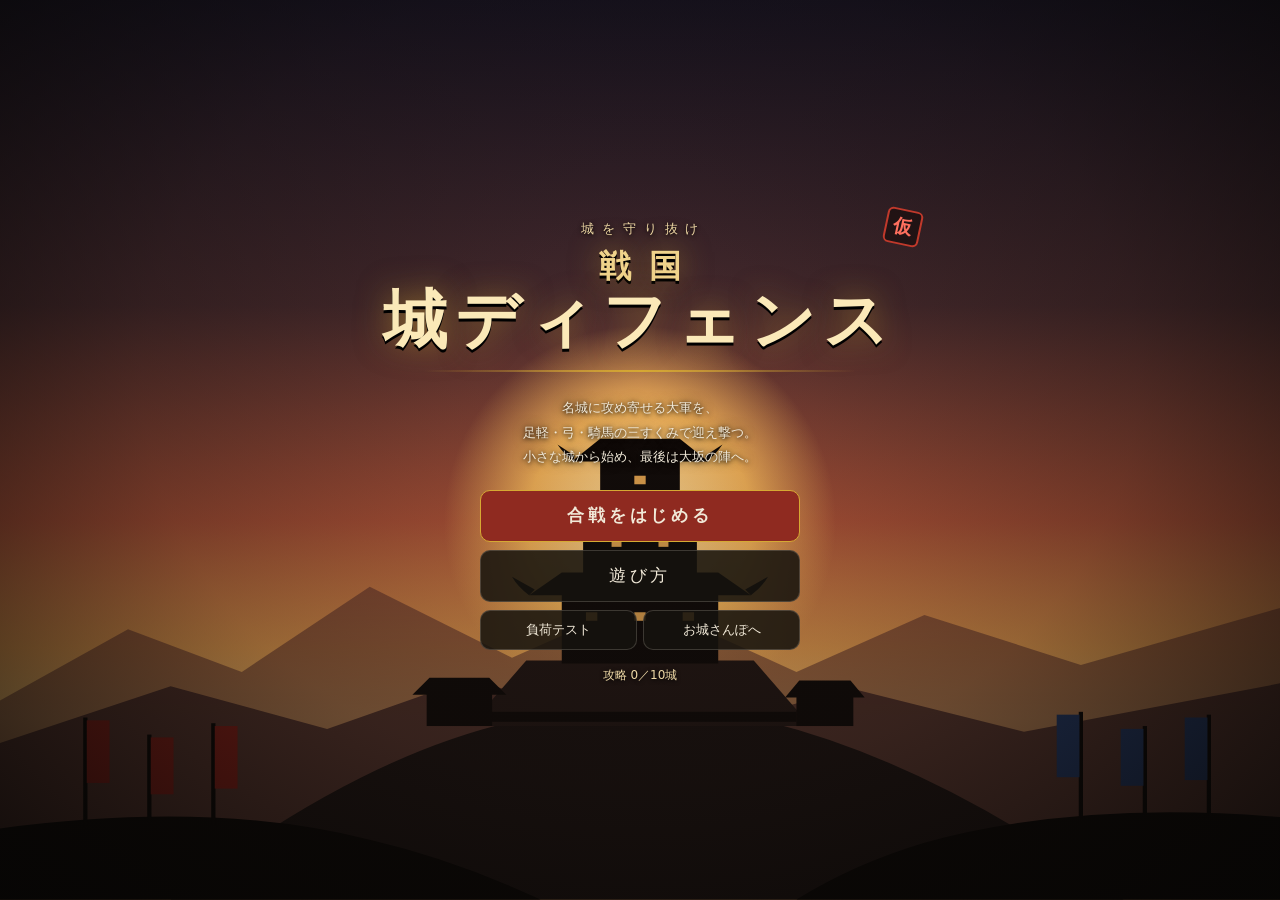
==== index.html @ ebccba3f "城方の補正・堀と塀を越える攻め・ステージごとに敵を増やす - 守り手は受ける損害0.6倍・攻撃1.15倍（城攻めには3倍の兵が要る） - 堀はだれでも渡れるが速さ半分。細い塀は攻め手だけよじ登れる（と" ====
<!DOCTYPE html>
<html lang="ja">
<head>
<meta charset="utf-8">
<meta name="viewport" content="width=device-width,initial-scale=1,viewport-fit=cover">
<meta name="theme-color" content="#16110c">
<meta name="apple-mobile-web-app-capable" content="yes">
<meta name="description" content="名城に攻め寄せる大軍を、足軽・弓・騎馬の三すくみで迎え撃つ戦国の城ディフェンス">
<title>戦国・城ディフェンス（仮）</title>
<style>
:root{--gold:#d6a933;--tx:#f1e9d8;--pa:rgba(22,19,15,.86);--ln:rgba(241,233,216,.18)}
*{box-sizing:border-box}
html,body{margin:0;height:100%;background:#16110c;color:var(--tx);font:500 14px/1.6 "Hiragino Sans","Noto Sans JP",system-ui,sans-serif;-webkit-text-size-adjust:100%}
body{overflow:hidden;-webkit-user-select:none;user-select:none}
button,a{font:inherit;color:inherit}
.mc{font-family:"Hiragino Mincho ProN","Yu Mincho","Noto Serif JP",serif}
/* 背景: 夕暮れの城（ゲームのための描きおろしの影絵） */
#bg{position:fixed;inset:0;z-index:0}
#bg svg{position:absolute;left:50%;bottom:0;transform:translateX(-50%);width:max(100%,900px);height:auto}
#bg::after{content:"";position:absolute;inset:0;background:radial-gradient(ellipse at 50% 42%,transparent 0%,rgba(8,6,4,.35) 55%,rgba(6,5,4,.85) 100%)}
.sky{position:fixed;inset:0;background:linear-gradient(180deg,#1b1626 0%,#4a2c2f 34%,#b2553a 58%,#e39a4f 72%,#f3c06e 80%)}
.sun{position:fixed;left:50%;top:58%;width:44vmin;height:44vmin;margin:-22vmin 0 0 -22vmin;border-radius:50%;background:radial-gradient(circle,#ffe7a8 0%,#ffbf5e 40%,rgba(255,150,70,0) 70%);opacity:.9}
.scr{position:fixed;inset:0;z-index:2;display:flex;align-items:center;justify-content:center;padding:calc(env(safe-area-inset-top,0px) + 12px) 12px calc(env(safe-area-inset-bottom,0px) + 12px);overflow:auto}
.scr[hidden]{display:none}
/* タイトル */
#title{flex-direction:column;text-align:center;gap:14px}
.logo{position:relative;padding:4px 22px 10px;animation:in 1s ease-out}
.logo small{display:block;color:#efd9a6;font-size:13px;letter-spacing:.6em;padding-left:.6em;margin-bottom:8px;text-shadow:0 1px 4px #000}
.logo h1{margin:0;color:#fbe9b8;font-weight:800;line-height:1.15;text-shadow:0 3px 0 #000,0 0 30px rgba(214,169,51,.5)}
.logo h1 span{display:block;white-space:nowrap}
.logo .l1{font-size:clamp(18px,5.5vw,32px);letter-spacing:.55em;padding-left:.55em;color:#f0d38b}
.logo .l2{font-size:clamp(34px,10.5vw,64px);letter-spacing:.12em}
.logo::after{content:"";display:block;height:2px;margin:12px auto 0;width:84%;background:linear-gradient(90deg,transparent,var(--gold),transparent)}
.kari{position:absolute;right:-2px;top:-6px;width:36px;height:36px;border:2px solid #c0392b;border-radius:6px;color:#ff6f5e;font:700 19px/32px "Hiragino Mincho ProN",serif;transform:rotate(12deg);background:rgba(20,10,8,.55)}
.lead{margin:0;font-size:13px;line-height:1.9;text-shadow:0 1px 4px #000,0 0 12px rgba(0,0,0,.7)}
.menu{display:flex;flex-direction:column;gap:8px;width:min(320px,90%);margin-top:6px;animation:in 1.3s ease-out}
.btn{display:inline-flex;align-items:center;justify-content:center;min-height:44px;padding:0 14px;border-radius:10px;border:1px solid var(--ln);background:var(--pa);text-decoration:none;cursor:pointer;-webkit-tap-highlight-color:transparent}
.btn:active{transform:scale(.97)}
.go{background:#8f2a20;border-color:var(--gold);font-weight:700}
.menu>.btn{min-height:52px;font-size:17px;letter-spacing:.22em}
.sub{display:flex;gap:6px} .sub .btn{flex:1;font-size:12.5px;min-height:40px}
.prog{margin:2px 0 0;font-size:12px;color:#efd9a6;text-shadow:0 1px 4px #000}
@keyframes in{from{opacity:0;transform:translateY(10px)}}
/* シート */
.sheet{width:min(560px,100%);max-height:100%;overflow:auto;-webkit-overflow-scrolling:touch;background:rgba(24,21,17,.95);border:1px solid #6d5a33;border-radius:16px;padding:16px;box-shadow:0 12px 40px rgba(0,0,0,.6);animation:in .4s ease-out}
.sheet h1{margin:2px 0;font-size:24px;letter-spacing:.12em;color:#f6e7c3}
.sheet h2{margin:14px 0 6px;font-size:15px;letter-spacing:.08em;border-bottom:1px solid var(--ln);padding-bottom:4px}
.sheet p{margin:6px 0}
.era{font-size:11px;opacity:.7;letter-spacing:.2em;margin:0} .note{font-size:12.5px;opacity:.88}
.st{list-style:none;margin:10px 0 0;padding:0;display:flex;flex-direction:column;gap:5px}
.st li{display:grid;grid-template-columns:auto 1fr auto;grid-template-areas:"no b em" "no s em";gap:0 10px;align-items:center;padding:8px 10px;border-radius:10px;background:rgba(255,255,255,.04);border:1px solid var(--ln)}
.st .no{grid-area:no;font-size:11px;line-height:1.2;color:#d9c79b;width:3.2em;text-align:center}
.st b{grid-area:b;font-size:16px;letter-spacing:.08em} .st small{grid-area:s;font-size:11px;opacity:.75}
.st em{grid-area:em;font-style:normal;font-size:11px;text-align:right;opacity:.8}
.st li.ok{cursor:pointer;border-color:var(--gold);background:rgba(143,42,32,.4)} .st li.ok em{color:#ffd98a;opacity:1;font-weight:700}
.st li.ok:active{transform:scale(.99)} .st li.lock{opacity:.5} .st li.cl em{color:#9be38a}
.act{display:flex;gap:6px;flex-wrap:wrap;margin-top:12px} .act .btn{flex:1;min-width:110px}
.k{display:inline-flex;align-items:center;justify-content:center;width:22px;height:22px;border-radius:50%;font:700 12.5px/1 "Hiragino Mincho ProN",serif;color:#fff;vertical-align:middle}
.t-yari{background:#2f6b4f} .t-yumi{background:#7a4f9a} .t-kiba{background:#a8642a}
.rps{display:flex;align-items:center;gap:6px;flex-wrap:wrap;margin:8px 0;background:rgba(255,255,255,.04);border-radius:8px;padding:8px} .rps small{flex-basis:100%;font-size:11.5px;opacity:.8}
.howl{margin:6px 0;padding:0;list-style:none;display:flex;flex-direction:column;gap:3px;font-size:13px} .howl b{display:inline-block;width:3.6em;color:#ffd98a}
.toast{position:fixed;left:50%;top:calc(env(safe-area-inset-top,0px) + 16px);transform:translateX(-50%);z-index:9;background:rgba(22,19,15,.94);border:1px solid var(--gold);border-radius:10px;padding:8px 14px;font-size:13px;transition:opacity .5s}
@media (prefers-reduced-motion:reduce){*{animation:none!important}}
</style>
</head>
<body>
<div class="sky"></div><div class="sun"></div>
<div id="bg" aria-hidden="true">
<svg viewBox="0 0 900 520" preserveAspectRatio="xMidYMax meet">
  <!-- 遠くの山 -->
  <path d="M0 380 L90 330 L170 360 L260 300 L360 350 L450 310 L560 360 L650 320 L760 355 L900 315 L900 520 L0 520Z" fill="#5a2f2c" opacity=".55"/>
  <path d="M0 410 L120 370 L230 400 L330 365 L470 405 L600 372 L720 402 L900 368 L900 520 L0 520Z" fill="#3c2222" opacity=".8"/>
  <!-- 城山と石垣 -->
  <path d="M120 520 Q250 420 360 395 L540 395 Q660 425 790 520Z" fill="#1d1412"/>
  <path d="M330 398 L370 352 L530 352 L570 398Z" fill="#241815"/>
  <!-- 天守（二重の屋根・三層） -->
  <g fill="#120c0a">
    <rect x="395" y="300" width="110" height="54"/>
    <path d="M372 306 L528 306 L505 290 L395 290Z"/>
    <rect x="410" y="252" width="80" height="40"/>
    <path d="M392 258 L508 258 L488 242 L412 242Z"/>
    <path d="M430 242 L450 226 L470 242Z"/>
    <rect x="422" y="208" width="56" height="36"/>
    <path d="M402 212 L498 212 L478 196 L422 196Z"/>
    <path d="M403 212 Q396 206 392 200 L404 208Z M497 212 Q504 206 508 200 L496 208Z"/>
    <path d="M372 306 Q364 300 360 293 L376 302Z M528 306 Q536 300 540 293 L524 302Z"/>
    <!-- 櫓と塀 -->
    <rect x="300" y="372" width="46" height="26"/><path d="M290 376 L356 376 L344 364 L302 364Z"/>
    <rect x="560" y="374" width="40" height="24"/><path d="M552 378 L608 378 L598 366 L562 366Z"/>
    <rect x="346" y="388" width="214" height="7"/>
  </g>
  <!-- 窓あかり -->
  <g fill="#ffb85a" opacity=".85"><rect x="412" y="318" width="8" height="6"/><rect x="446" y="318" width="8" height="6"/><rect x="480" y="318" width="8" height="6"/><rect x="430" y="266" width="7" height="6"/><rect x="463" y="266" width="7" height="6"/><rect x="446" y="222" width="8" height="6"/></g>
  <!-- 手前の陣と幟 -->
  <path d="M0 520 L0 470 Q150 450 260 478 Q320 492 380 520Z M900 520 L900 462 Q760 450 650 480 Q600 495 560 520Z" fill="#0d0907"/>
  <g stroke="#0d0907" stroke-width="3">
    <line x1="60" y1="470" x2="60" y2="392"/><line x1="105" y1="466" x2="105" y2="404"/><line x1="150" y1="468" x2="150" y2="396"/>
    <line x1="760" y1="462" x2="760" y2="388"/><line x1="805" y1="460" x2="805" y2="398"/><line x1="850" y1="462" x2="850" y2="390"/>
  </g>
  <g fill="#7a1e17"><rect x="61" y="394" width="16" height="44"/><rect x="106" y="406" width="16" height="40"/><rect x="151" y="398" width="16" height="44"/></g>
  <g fill="#23365e"><rect x="743" y="390" width="16" height="44"/><rect x="788" y="400" width="16" height="40"/><rect x="833" y="392" width="16" height="44"/></g>
</svg>
</div>

<section class="scr" id="title">
  <div class="logo mc"><small>城を守り抜け</small><h1><span class="l1">戦国</span><span class="l2">城ディフェンス</span></h1><span class="kari">仮</span></div>
  <p class="lead">名城に攻め寄せる大軍を、<br>足軽・弓・騎馬の三すくみで迎え撃つ。<br>小さな城から始め、最後は大坂の陣へ。</p>
  <div class="menu">
    <button class="btn go mc" id="tPlay">合戦をはじめる</button>
    <button class="btn mc" id="tHow">遊び方</button>
    <div class="sub"><a class="btn" id="tBench" href="/32miya-inuyama-castle/?battle&amp;bench">負荷テスト</a><a class="btn" href="/oshiro/">お城さんぽへ</a></div>
  </div>
  <p class="prog" id="prog"></p>
</section>

<section class="scr" id="stages" hidden>
  <div class="sheet"><p class="era">城選び</p><h1 class="mc">守る城を選ぶ</h1>
    <p class="note">小さな城から順に。進むほど難攻不落の城・広い城になり、敵の兵も増えます。</p>
    <ol class="st mc" id="stList"></ol>
    <p class="note" id="army"></p>
    <div class="act"><button class="btn" data-go="title">タイトルへ</button></div></div>
</section>

<section class="scr" id="how" hidden>
  <div class="sheet"><p class="era">遊び方</p><h1 class="mc">合戦の心得</h1>
  <h2 class="mc">勝ち負け</h2><p>決められた時間（日没・援軍の到着など）まで守り抜けば勝ち。<b>本丸に敵が一兵でも入れば落城</b>。敵は3〜4波で攻め寄せ、最後の波に大将が来ます。</p>
  <h2 class="mc">指示を出す</h2><p>部隊のアイコン（または下の札）をタップすると<b>時間が止まります</b>。指示を選び、行き先や相手をタップすると再開。右上の ❚❚ で止めると、何部隊にもまとめて指示できます。</p>
  <ul class="howl"><li><b class="mc">守備</b>その場や門・櫓・石垣を守る</li><li><b class="mc">援軍</b>味方の部隊のもとへ駆けつける</li><li><b class="mc">迎撃</b>選んだ敵の部隊を狙う</li><li><b class="mc">任せる</b>部隊が自分で判断して戦う</li><li><b class="mc">退却</b>ひとつ奥の曲輪へ下がる</li></ul>
  <h2 class="mc">ルートを見てから決定</h2><p>守備・援軍・迎撃では、行き先や相手をタップすると<b>移動ルートが地面に描かれます</b>（迎撃なら敵がこれから進む道も赤で）。有利・不利とおよその到着時間を見て「決定」。</p>
  <h2 class="mc">部隊の特技</h2><p>部隊ごとに一度使うとしばらく待つ特技があります。<b>槍衾</b>（足軽：その場で固く守る）、<b>一斉射撃</b>（弓：矢の威力1.8倍）、<b>突撃</b>（騎馬：攻撃と足が上がり、ぶつかった敵の士気を崩す）。</p>
  <h2 class="mc">策（采配）</h2><p>画面下の<b>采配</b>は時間とともにたまります（最大5）。<b>鼓舞</b>（1）士気を回復、敗走も立て直す。<b>落石</b>（2）選んだ場所の敵に損害と足止め。<b>門を閉ざす</b>（2）門を25秒閉じ、敵は門を破るまで進めない。</p>
  <h2 class="mc">三すくみ</h2><div class="rps"><span class="k t-yari">槍</span>→<span class="k t-kiba">騎</span>→<span class="k t-yumi">弓</span>→<span class="k t-yari">槍</span><small>足軽は騎馬に、騎馬は弓に、弓は足軽に強い。有利なら1.5倍、不利なら0.6倍。</small></div>
  <h2 class="mc">城方の利</h2><p>「城攻めには3倍の兵が要る」と言われます。守り手は<b>受ける損害0.6倍・攻撃1.15倍</b>。そのぶん敵は3倍以上の兵で攻めてきます。</p>
  <h2 class="mc">堀と塀</h2><p>攻め手は門だけでなく、<b>堀を渡り（速さ半分）</b>、<b>塀をよじ登って（とても遅い）</b>攻めてくることがあります。堀の中や塀の上の敵は弱いので、弓で狙い撃ちにしましょう。建物は通り抜けられません。</p>
  <h2 class="mc">士気と地形</h2><p>不利な相手との戦いや挟み撃ちで士気が下がり、0になると<b>敗走</b>。櫓・石垣の上の弓は射程がのび、狭い門では騎馬が弱く、急な坂では足が鈍ります。城ごとの武将の特技も使いましょう。</p>
  <h2 class="mc">軍勢の成長</h2><p>レベルはありません。減った兵は次の城へ持ち越し、合戦の前に後詰め（援軍）が加わります。損害が少なければ部隊が増えます。</p>
  <div class="act"><button class="btn go" data-go="title">戻る</button></div></div>
</section>

<script src="battle/stages.js"></script>
<script>
(function(){
const {STAGES,HIDDEN,SAVE}=window.OshiroBattleStages;
const $=id=>document.getElementById(id);
let sv={}; try{ sv=JSON.parse(localStorage.getItem(SAVE)||'{}'); }catch(e){}
const NUM='一二三四五六七八九十';
function show(id){ for(const s of document.querySelectorAll('.scr')) s.hidden=s.id!==id; if(id==='stages') renderStages(); history.replaceState(null,'',id==='title'?location.pathname:'#'+id); }
function toast(t){ const d=document.createElement('div'); d.className='toast'; d.textContent=t; document.body.appendChild(d); setTimeout(()=>d.style.opacity=0,1800); setTimeout(()=>d.remove(),2400); }
function renderStages(){
  const all=STAGES.every(s=>sv[s.id]&&sv[s.id].cleared);
  const free=/[?&]all\b/.test(location.search);
  const row=(s,i,hid)=>{ const prevOk=hid?all:(i===0||(sv[STAGES[i-1].id]&&sv[STAGES[i-1].id].cleared)||free),ok=!!s.url&&prevOk,cl=sv[s.id]&&sv[s.id].cleared,nm=hid&&!all?'？？？':s.name;
    return `<li class="${ok?'ok':'lock'}${cl?' cl':''}" data-i="${hid?'h':i}"><span class="no">${hid?'隠し':'第'+NUM[i]+'の城'}</span><b>${nm}</b><small>${hid&&!all?'すべての城を守り抜くと現れる':s.pref+'・'+s.feat}</small><em>${cl?'攻略済'+(sv[s.id].bestLoss!==undefined?'<br>損害'+sv[s.id].bestLoss+'%':''):ok?'出陣できる':s.url?'前の城を<br>守り抜くと':'準備中'}</em></li>`; };
  $('stList').innerHTML=STAGES.map((s,i)=>row(s,i)).join('')+row(HIDDEN,10,true);
  $('stList').querySelectorAll('li').forEach(li=>li.onclick=()=>{ const s=li.dataset.i==='h'?HIDDEN:STAGES[+li.dataset.i]; if(li.classList.contains('ok')) location.href=s.url; else toast(s.url?'前の城を守り抜くと出陣できます':'この城は準備中です'); });
  $('army').textContent=sv.army?'いまの軍勢：'+sv.army.map(a=>a.name+' '+a.men+'人').join('・'):'';
}
const done=STAGES.filter(s=>sv[s.id]&&sv[s.id].cleared).length;
$('prog').textContent='攻略 '+done+'／'+STAGES.length+'城'+(sv.army?'　・　軍勢 '+sv.army.length+'部隊 '+sv.army.reduce((a,b)=>a+b.men,0)+'人':'');
$('tPlay').onclick=()=>show('stages'); $('tHow').onclick=()=>show('how');
document.querySelectorAll('[data-go]').forEach(b=>b.onclick=()=>show(b.dataset.go));
const h=location.hash.slice(1); show(['stages','how'].includes(h)?h:'title');
})();
</script>
</body>
</html>
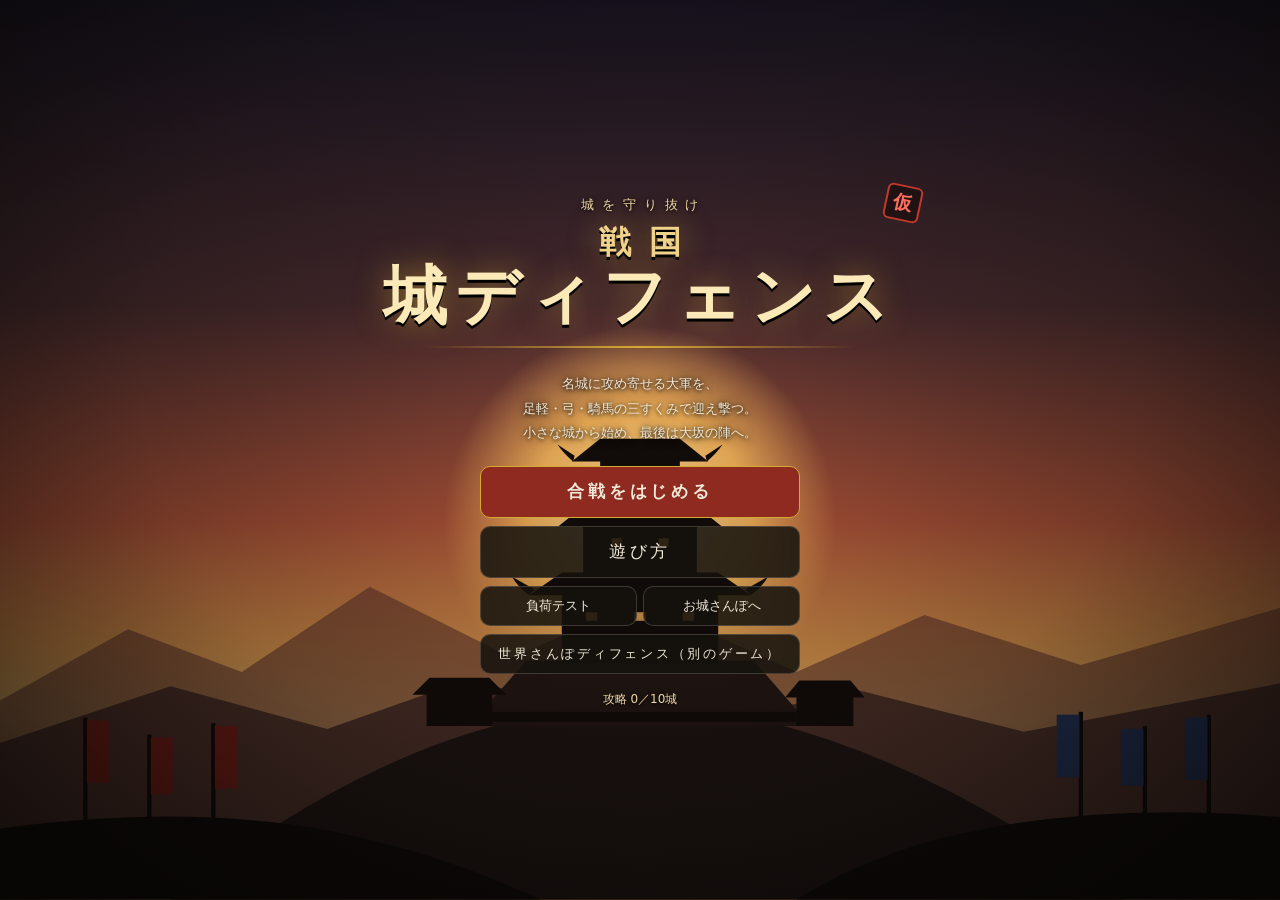
==== commit 7fe962d1: "世界さんぽディフェンス（タワー配置型）を追加：スタート画面・本体・ハイデルベルク城の設定 Co-Authored-By: Claude Opus 5.5 <noreply@anthropic.com>" ====
--- a/index.html
+++ b/index.html
@@ -109,6 +109,7 @@
     <button class="btn go mc" id="tPlay">合戦をはじめる</button>
     <button class="btn mc" id="tHow">遊び方</button>
     <div class="sub"><a class="btn" id="tBench" href="/32miya-inuyama-castle/?battle&amp;bench">負荷テスト</a><a class="btn" href="/oshiro/">お城さんぽへ</a></div>
+    <a class="btn" href="world/" style="font-size:12.5px;min-height:40px">世界さんぽディフェンス（別のゲーム）</a>
   </div>
   <p class="prog" id="prog"></p>
 </section>
@@ -123,17 +124,18 @@
 
 <section class="scr" id="how" hidden>
   <div class="sheet"><p class="era">遊び方</p><h1 class="mc">合戦の心得</h1>
-  <h2 class="mc">勝ち負け</h2><p>決められた時間（日没・援軍の到着など）まで守り抜けば勝ち。<b>本丸に敵が一兵でも入れば落城</b>。敵は3〜4波で攻め寄せ、最後の波に大将が来ます。</p>
+  <h2 class="mc">勝ち負け</h2><p>決められた時間（日没・援軍の到着など）まで守り抜けば勝ち。<b>本丸に入った敵を8秒のあいだ追い出せないと落城</b>（味方が本丸にいれば占拠は進まない。近くの味方は自分から駆けつける）。敵は3〜4波で攻め寄せ、最後の波に大将が来ます。</p>
   <h2 class="mc">指示を出す</h2><p>部隊のアイコン（または下の札）をタップすると<b>時間が止まります</b>。指示を選び、行き先や相手をタップすると再開。右上の ❚❚ で止めると、何部隊にもまとめて指示できます。</p>
   <ul class="howl"><li><b class="mc">守備</b>その場や門・櫓・石垣を守る</li><li><b class="mc">援軍</b>味方の部隊のもとへ駆けつける</li><li><b class="mc">迎撃</b>選んだ敵の部隊を狙う</li><li><b class="mc">任せる</b>部隊が自分で判断して戦う</li><li><b class="mc">退却</b>ひとつ奥の曲輪へ下がる</li></ul>
   <h2 class="mc">ルートを見てから決定</h2><p>守備・援軍・迎撃では、行き先や相手をタップすると<b>移動ルートが地面に描かれます</b>（迎撃なら敵がこれから進む道も赤で）。有利・不利とおよその到着時間を見て「決定」。</p>
   <h2 class="mc">部隊の特技</h2><p>部隊ごとに一度使うとしばらく待つ特技があります。<b>槍衾</b>（足軽：その場で固く守る）、<b>一斉射撃</b>（弓：矢の威力1.8倍）、<b>突撃</b>（騎馬：攻撃と足が上がり、ぶつかった敵の士気を崩す）。</p>
-  <h2 class="mc">策（采配）</h2><p>画面下の<b>采配</b>は時間とともにたまります（最大5）。<b>鼓舞</b>（1）士気を回復、敗走も立て直す。<b>落石</b>（2）選んだ場所の敵に損害と足止め。<b>門を閉ざす</b>（2）門を25秒閉じ、敵は門を破るまで進めない。</p>
+  <h2 class="mc">策（采配）</h2><p>画面下の<b>采配</b>は時間とともにたまります（最大5）。<b>鼓舞</b>（1）士気を回復、敗走も立て直す。<b>落石</b>（2）櫓門の上から落とすので<b>門のまわりだけ</b>。敵に大きな損害と足止め。<b>火矢</b>（2）城内の弓から<b>どこへでも</b>放てる（落石より少し弱い）。<b>門を閉ざす</b>（2）門を25秒閉じ、敵は門を破るまで進めない。<b>門を閉ざして敵を足止めし、渋滞したところに落石を浴びせると1.5倍</b>。</p>
   <h2 class="mc">三すくみ</h2><div class="rps"><span class="k t-yari">槍</span>→<span class="k t-kiba">騎</span>→<span class="k t-yumi">弓</span>→<span class="k t-yari">槍</span><small>足軽は騎馬に、騎馬は弓に、弓は足軽に強い。有利なら1.5倍、不利なら0.6倍。</small></div>
   <h2 class="mc">城方の利</h2><p>「城攻めには3倍の兵が要る」と言われます。守り手は<b>受ける損害0.6倍・攻撃1.15倍</b>。そのぶん敵は3倍以上の兵で攻めてきます。</p>
   <h2 class="mc">堀と塀</h2><p>攻め手は門だけでなく、<b>堀を渡り（速さ半分）</b>、<b>塀をよじ登って（とても遅い）</b>攻めてくることがあります。堀の中や塀の上の敵は弱いので、弓で狙い撃ちにしましょう。建物は通り抜けられません。</p>
-  <h2 class="mc">士気と地形</h2><p>不利な相手との戦いや挟み撃ちで士気が下がり、0になると<b>敗走</b>。櫓・石垣の上の弓は射程がのび、狭い門では騎馬が弱く、急な坂では足が鈍ります。城ごとの武将の特技も使いましょう。</p>
-  <h2 class="mc">軍勢の成長</h2><p>レベルはありません。減った兵は次の城へ持ち越し、合戦の前に後詰め（援軍）が加わります。損害が少なければ部隊が増えます。</p>
+  <h2 class="mc">鉄砲隊と大砲隊</h2><p>ステージ後半から加わる兵種です（敵にも出てきます）。<b>鉄砲隊</b>（第6ステージから）は弓より遠く強く、音と煙で敵の士気を削り、騎馬の突撃に強い。ただし撃つと込め直しに3秒かかり、詰め寄られると弱い。特技「三段撃ち」で組を入れかえて撃ち続けます。<b>大砲隊</b>（第8ステージから）はとても遠くまで届き、落ちた所のまわりの敵をまとめて崩し、閉じた門も壊します。込め直しは8秒、近すぎる敵は撃てず、足は遅い。特技は「一斉砲撃」。</p>
+  <h2 class="mc">士気と地形</h2><p>不利な相手との戦いや挟み撃ちで士気が下がり、0になると<b>敗走</b>。櫓・石垣の上の弓は射程がのび、狭い門では騎馬が弱く、急な坂では足が鈍ります。騎馬は曲輪のあいだを素早く動ける遊撃の兵ですが、塀や石垣は登れません（敵の騎馬も同じ）。弓は山なりに射るので塀は越えますが、天守や櫓などの建物・尾根の向こうには届きません。詰め寄られた弓は弱くなります。森の中は歩きにくく、閉じた門は敵も味方も通れません。城ごとの武将の特技も使いましょう。</p>
+  <h2 class="mc">軍勢の成長</h2><p>レベルはありません。部隊の数は<b>「城の門の数＋3」</b>で、兵は自動で足軽・弓・騎馬に分けられます。減った兵は次の城へ持ち越し、合戦の前に後詰め（援軍）が加わります。損害が少なければ、ほうびの後詰めも加わります。</p>
   <div class="act"><button class="btn go" data-go="title">戻る</button></div></div>
 </section>
 
@@ -143,6 +145,8 @@
 const {STAGES,HIDDEN,SAVE}=window.OshiroBattleStages;
 const $=id=>document.getElementById(id);
 let sv={}; try{ sv=JSON.parse(localStorage.getItem(SAVE)||'{}'); }catch(e){}
+/* 兵数の倍率（合戦の sim.js の menScale と同じ）。前の版の記録は倍率1なので、表示をそろえる */
+const MEN_SCALE=5; if((sv.menScale||1)!==MEN_SCALE&&sv.army){ const k=MEN_SCALE/(sv.menScale||1); for(const a of sv.army) a.men=Math.round(a.men*k); }
 const NUM='一二三四五六七八九十';
 function show(id){ for(const s of document.querySelectorAll('.scr')) s.hidden=s.id!==id; if(id==='stages') renderStages(); history.replaceState(null,'',id==='title'?location.pathname:'#'+id); }
 function toast(t){ const d=document.createElement('div'); d.className='toast'; d.textContent=t; document.body.appendChild(d); setTimeout(()=>d.style.opacity=0,1800); setTimeout(()=>d.remove(),2400); }
